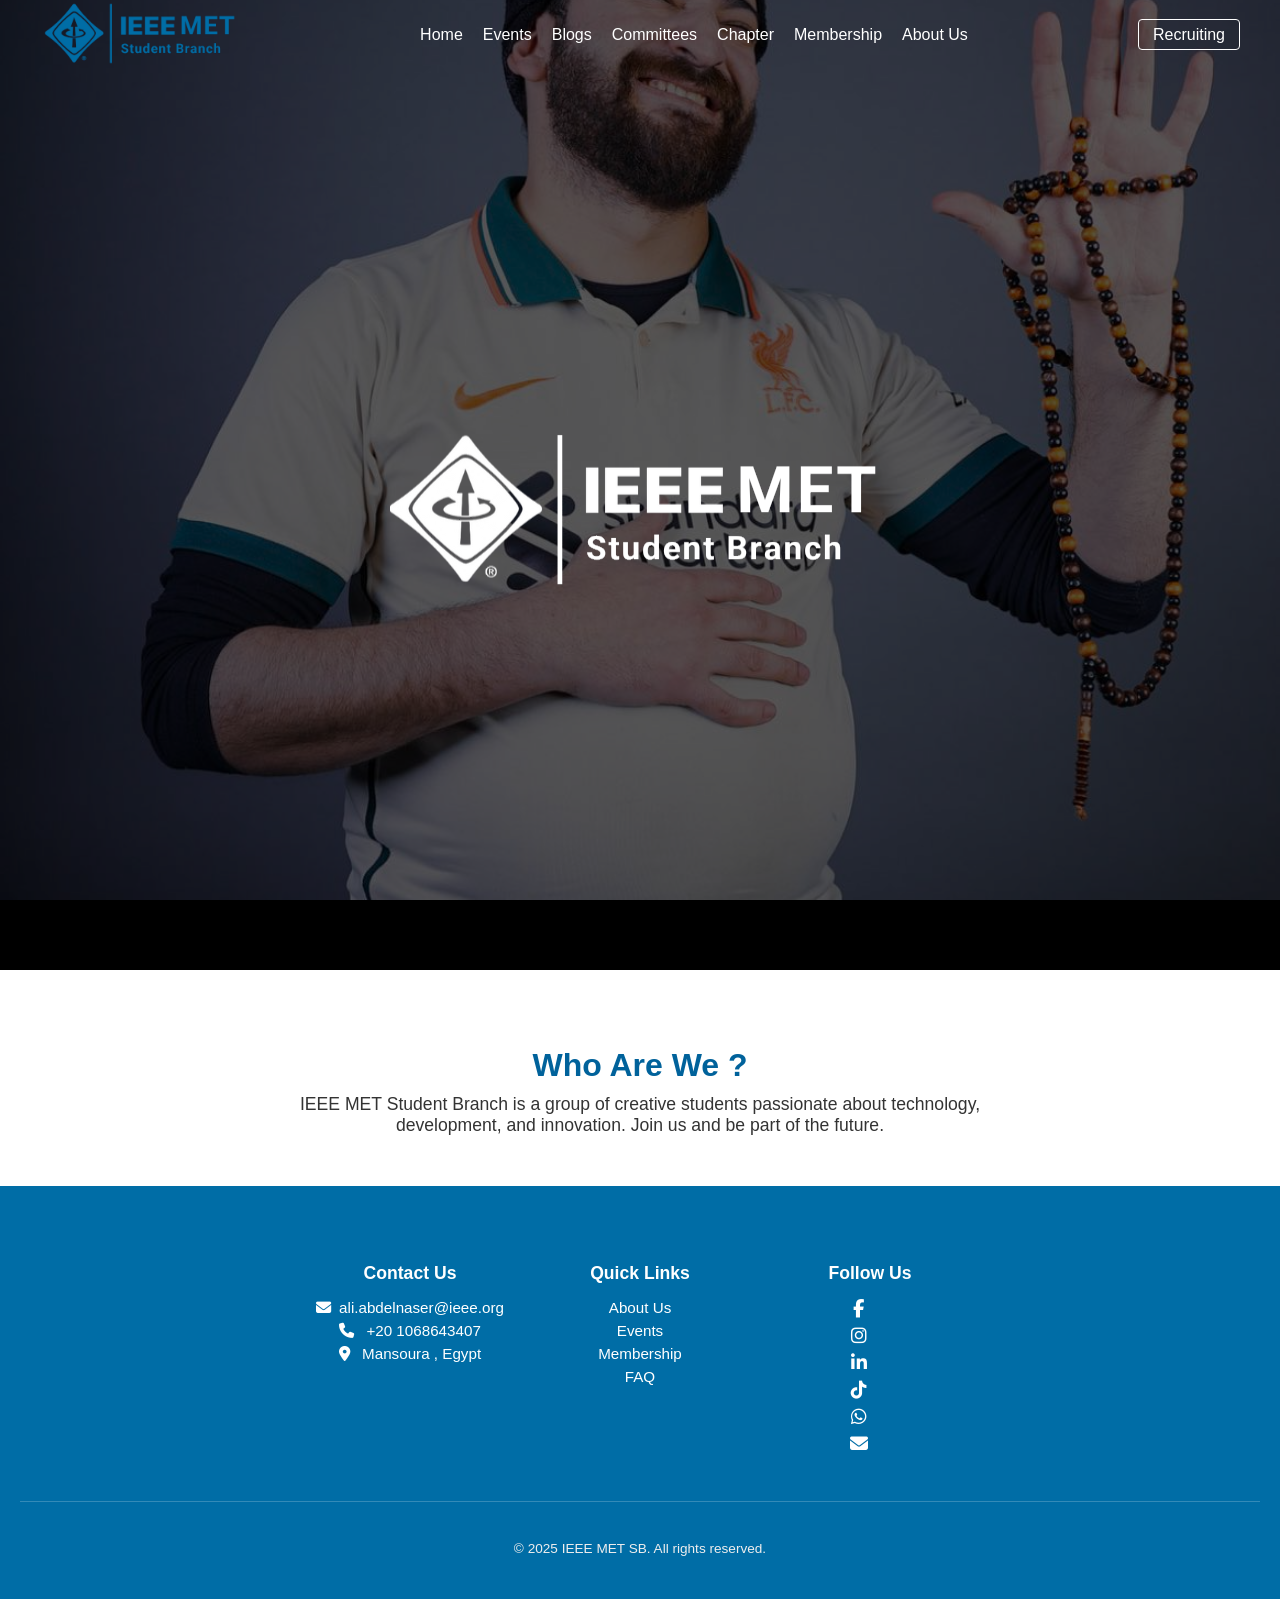
==== index.html @ 14db5685 "first commit" ====
<!DOCTYPE html>
<html lang="en">

<head>
  <meta charset="UTF-8" />
  <meta name="viewport" content="width=device-width, initial-scale=1.0" />
  <title>IEEE MET SB</title>
  <link rel="stylesheet" href="style.css" />
  <link rel="stylesheet" href="https://cdnjs.cloudflare.com/ajax/libs/font-awesome/6.4.0/css/all.min.css" />

</head>

<body>
  <!-- Nav Bar -->
  <header>
    <nav class="navbar">
      <div class="logo">
        <img src="img/logo-1.png" alt="IEEE Logo" />
      </div>
      <div class="menu-toggle" id="menu-toggle">☰</div>
      <ul class="nav-links">
        <li><a href="#">Home</a></li>
        <li><a href="#">Events</a></li>
        <li><a href="#">Blogs</a></li>
        <li><a href="#">Committees</a></li>
        <li><a href="#">Chapter</a></li>
        <li><a href="#">Membership</a></li>
        <li><a href="#">About Us</a></li>
      </ul>
      <div class="nav-button">
        <a href="#">Recruiting</a>
      </div>
    </nav>
  </header>

  <!-- Hero Section -->
  <section class="hero">
    <div class="hero-overlay">
      <img src="img/logo-2.png" alt="IEEE Logo" class="hero-logo" />
      <!-- <h1>IEEE MET<br><span>Student Branch</span></h1> -->
    </div>
  </section>

  <!-- Content Section -->
  <section class="content">
    <!-- <img src="img/logo-1.png" alt="Section Image" /> -->
    <div class="content-text">
      <h2>Who Are We ?</h2>
      <p>
        IEEE MET Student Branch is a group of creative students passionate about technology, development, and
        innovation. Join us and be part of the future.
      </p>
    </div>
  </section>










  <!-- footer  -->
  <footer class="footer">
    <div class="footer-container">
      <div class="footer-column">
        <h3>Contact Us</h3>
        <p><i class="fas fa-envelope"></i>ali.abdelnaser@ieee.org </p>
        <p><i class="fas fa-phone"></i> +20 1068643407</p>
        <p><i class="fas fa-location-dot"></i> Mansoura , Egypt </p>
      </div>

      <div class="footer-column">
        <h3>Quick Links</h3>
        <a href="#">About Us</a>
        <a href="#">Events</a>
        <a href="#">Membership</a>
        <a href="#">FAQ</a>
      </div>

      <div class="footer-column">
        <h3>Follow Us</h3>
        <div class="social-icons">
          <a href="https://www.facebook.com/profile.php?id=61560937966305" target="_blank" aria-label="Facebook"><i
              class="fab fa-facebook-f"></i></a>
          <a href="https://www.instagram.com/ieeemetsb?utm_source=ig_web_button_share_sheet&igsh=ZDNlZDc0MzIxNw%3D%3D"
            target="_blank" aria-label="Instagram"><i class="fab fa-instagram"></i></a>
          <a href="https://www.linkedin.com/company/ieee-met-sb-pioneers/" target="_blank" aria-label="LinkedIn"><i
              class="fab fa-linkedin-in"></i></a>
          <a href="https://www.tiktok.com/@ieee.met?_t=ZS-8twBiSCiSgB&_r=1" target="_blank" aria-label="TikTok"><i
              class="fab fa-tiktok"></i></a>
          <a href="https://wa.me/201068643407" class="whatsapp-float" target="_blank" aria-label="Chat on WhatsApp">
            <i class="fab fa-whatsapp"></i>
          </a>
          <a href="mailto:ali.abdelnaser@ieee.org" target="_blank" class="email-float" aria-label="Send Email">
            <i class="fas fa-envelope"></i>
          </a>

        </div>
      </div>
    </div>

    <div class="footer-bottom">
      <p>© 2025 IEEE MET SB. All rights reserved.</p>
    </div>
  </footer>







  <!-- Script -->
  <script>
    const header = document.querySelector("header");
    const toggle = document.getElementById("menu-toggle");
    const navLinks = document.querySelector(".nav-links");

    window.addEventListener("scroll", () => {
      if (window.scrollY > 50) {
        header.classList.add("scrolled");
      } else {
        header.classList.remove("scrolled");
      }
    });

    toggle.addEventListener("click", () => {
      navLinks.classList.toggle("show");
    });
  </script>
</body>

</html>
---- style.css ----
:root {
  --primary-color: #00629B;
  --background-dark: transparent;
  --text-color: #ffffff;
  --accent-color: #006DA6;
  --nav-height: 70px;
  --font-main: 'Segoe UI', Tahoma, Geneva, Verdana, sans-serif;
  --transition-speed: 0.3s;
}

body {
  margin: 0;
  font-family: var(--font-main);
  background-color: #000;
  color: var(--text-color);
  position: relative;
  z-index: 0;
}

body::before {
  content: "";
  position: fixed;
  top: 0;
  left: 0;
  width: 100%;
  height: 100%;
  background: url("img/collage.jpg") center center / cover no-repeat;
  background-attachment: fixed;
  z-index: -2;
}

body::after {
  content: "";
  position: fixed;
  top: 0;
  left: 0;
  width: 100%;
  height: 100%;
  background-color: rgba(0, 0, 0, 0.65);
  z-index: -1;
}

header {
  background-color: transparent;
  position: fixed;
  top: 0;
  width: 100%;
  height: var(--nav-height);
  display: flex;
  align-items: center;
  z-index: 1000;
  transition: background-color 0.3s ease, box-shadow 0.3s ease;
}

header.scrolled {
  background-color: #ffffff;
  box-shadow: 0 2px 10px rgba(0, 0, 0, 0.1);
}

header.scrolled .nav-links li a,
header.scrolled .nav-button a {
  color: var(--accent-color);
  border-color: var(--accent-color);
}

header.scrolled .menu-toggle {
  color: var(--accent-color);
}

.navbar {
  width: 100%;
  max-width: 1200px;
  margin: 0 auto;
  padding: 0 20px;
  display: flex;
  justify-content: space-between;
  align-items: center;
}

.logo img {
  margin: 40px 10px 40px 0px;
  width: 200px;
}

.nav-links {
  list-style: none;
  display: flex;
  gap: 20px;
  margin: 0;
  padding: 0;
}

.nav-links li a {
  text-decoration: none;
  color: var(--text-color);
  font-weight: 500;
  transition: color var(--transition-speed);
}

.nav-button a {
  padding: 6px 14px;
  border: 1px solid var(--text-color);
  border-radius: 4px;
  color: var(--text-color);
  text-decoration: none;
  transition: all var(--transition-speed);
}

.nav-links li a:hover,
.nav-button a:hover {
  color: var(--accent-color);
  border-color: var(--accent-color);
}

/* Menu toggle button */
.menu-toggle {
  display: none;
  font-size: 26px;
  color: var(--text-color);
  cursor: pointer;
  transition: color var(--transition-speed);
}

/* Hero Section */
.hero {
  height: 100vh;
  margin-top: var(--nav-height);
  position: relative;
  display: flex;
  justify-content: center;
  align-items: center;
  text-align: center;
  padding: 0 20px;
  z-index: 1;
}

.hero-overlay {
  color: #fff;
  max-width: 800px;
}

.hero-logo {
  width: 500px;
  margin-bottom: 20px;
}

.hero h1 {
  font-size: 3rem;
  margin: 0;
  line-height: 1.2;
}

.hero h1 span {
  font-weight: 400;
}

.hero p {
  font-size: 1.5rem;
  color: var(--accent-color);
  margin-top: 10px;
}

/* Content Section */
.content {
  padding: 50px 20px;
  background-color: #fff;
  text-align: center;
  color: #333;
}

.content img {
  max-width: 400px;
  width: 100%;
  margin-bottom: 20px;
}

.content-text h2 {
  font-size: 2rem;
  margin-bottom: 10px;
  color: var(--primary-color);
}

.content-text p {
  font-size: 1.1rem;
  max-width: 700px;
  margin: 0 auto;
}
/* footer */
.footer {
  background-color: var(--accent-color);
  color: white;
  padding: 60px 20px 30px;
  font-size: 0.95rem;
}

.footer-container {
  display: flex;
  justify-content: center;
  align-items: flex-start;
  flex-wrap: wrap;
  gap: 30px;
  max-width: 1200px;
  margin: 0 auto;
  text-align: center;
}

.footer-column {
  flex: 0 0 auto;
  min-width: 200px;
}
.footer-column h3 {
  margin-bottom: 15px;
  font-size: 1.1rem;
}

.footer-column p,
.footer-column a {
  margin: 6px 0;
  color: white;
  text-decoration: none;
  display: block;
  transition: 0.3s;
}

.footer-column a:hover {
  text-decoration: underline;
}

.footer-column i {
  margin-right: 8px;
}

.social-icons a {
  font-size: 18px;
  margin-right: 15px;
  color: white;
  transition: color 0.3s;
}

.social-icons a:hover {
  color: #ccc;
}

.footer-bottom {
  text-align: center;
  padding-top: 25px;
  margin-top: 40px;
  border-top: 1px solid rgba(255, 255, 255, 0.2);
  font-size: 0.85rem;
  color: #eee;
}

/* Responsive */
@media (max-width: 768px) {
  .nav-links {
    display: none;
    flex-direction: column;
    background-color: transparent;
    backdrop-filter: blur(5px);
    position: absolute;
    top: var(--nav-height);
    left: 0;
    width: 100%;
    padding: 10px 0;
    box-shadow: 0 2px 10px rgba(0, 0, 0, 0.2);
    z-index: 999;
    transition: background-color 0.3s ease;
  }

  header.scrolled .nav-links {
    background-color: #fff;
  }

  .nav-links.show {
    display: flex;
  }

  .nav-links li {
    text-align: center;
    margin: 10px 0;
  }

  .nav-links li a {
    color: var(--accent-color);
  }

  .menu-toggle {
    display: block;
  }

  .nav-button {
    display: none;
  }

  .hero h1 {
    font-size: 2rem;
  }

  .hero-logo {
   
    width: 300px;
  }

  .content-text h2 {
    font-size: 1.5rem;
  }

  .footer-container {
    flex-direction: column;
    align-items: center;
    text-align: center;
  }
  
  .footer-social {
    display: flex;
    flex-direction: column;
    align-items: center;
  }
  
  .social-icons {
    display: flex;
    justify-content: center;
    gap: 15px;
    margin-top: 10px;
  }
  
  .social-icons a {
    margin-right: 0; /* شيل المارجن القديم */
  }
}
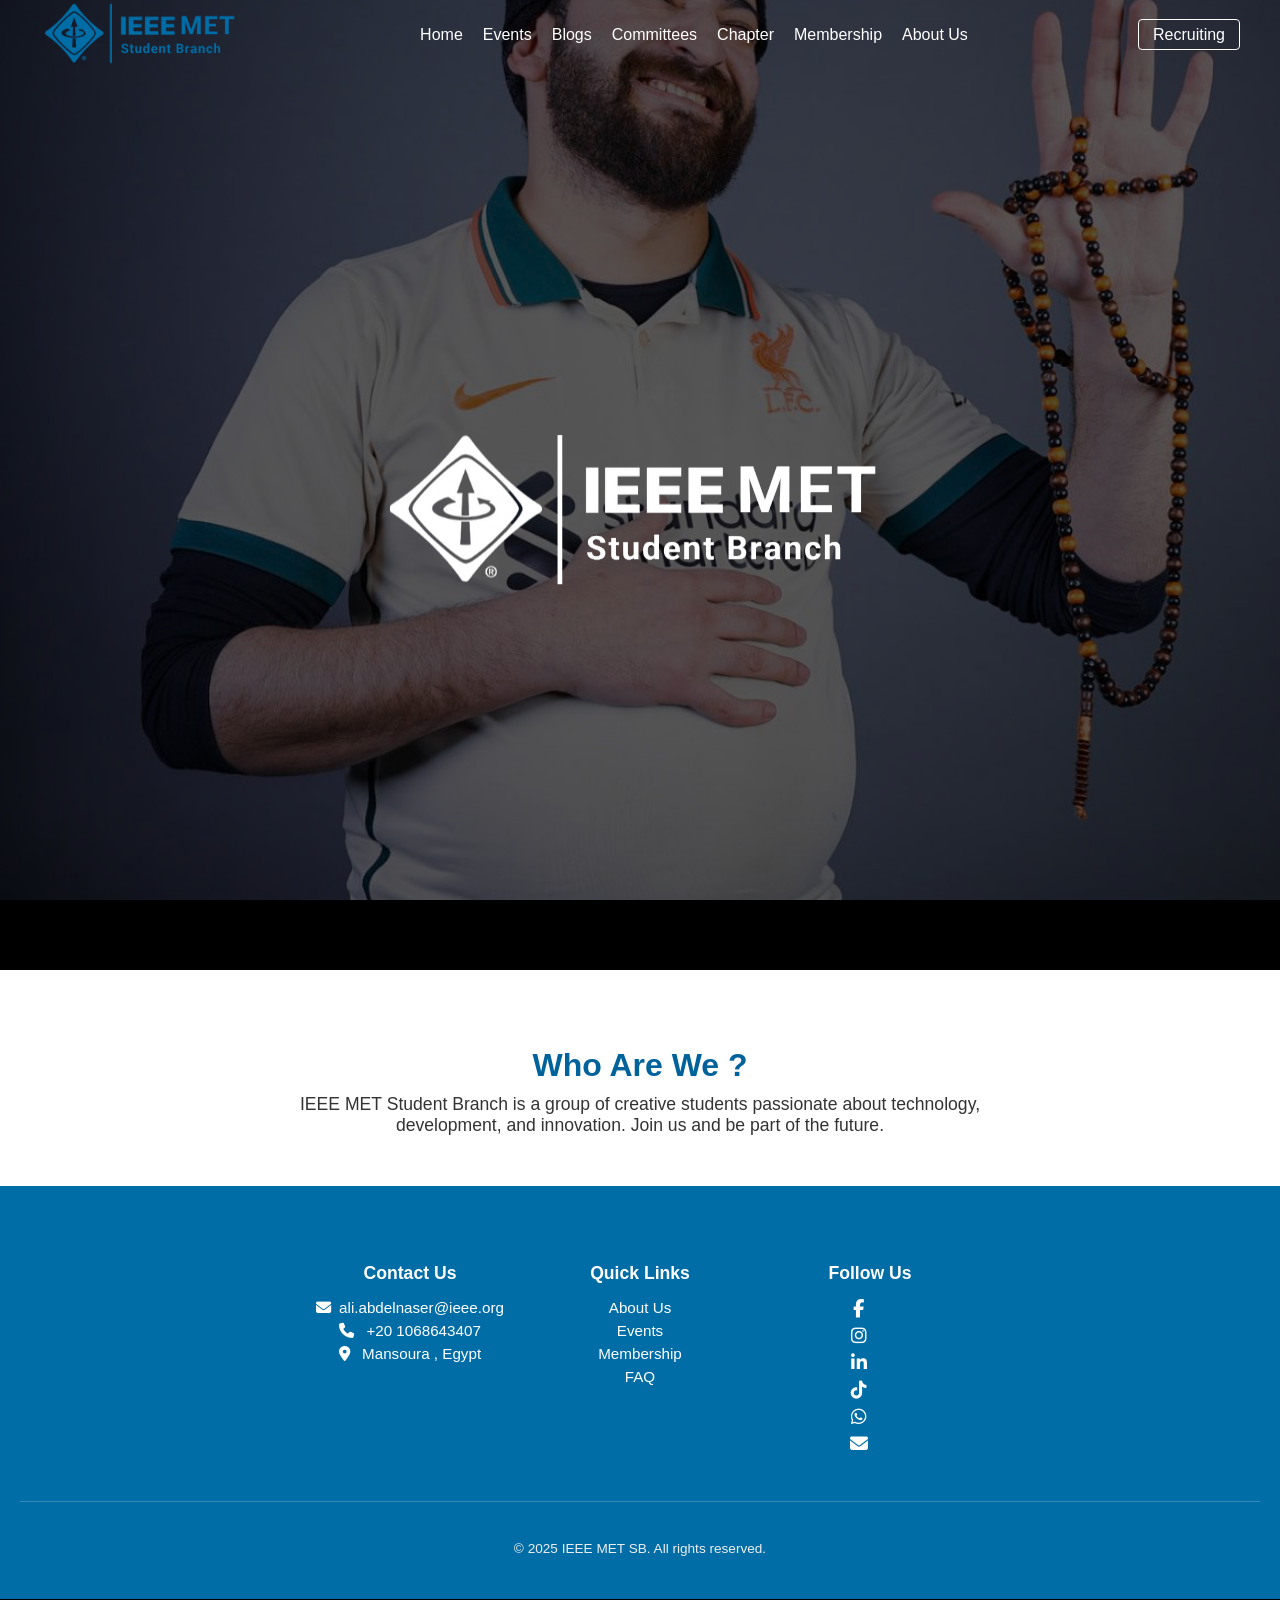
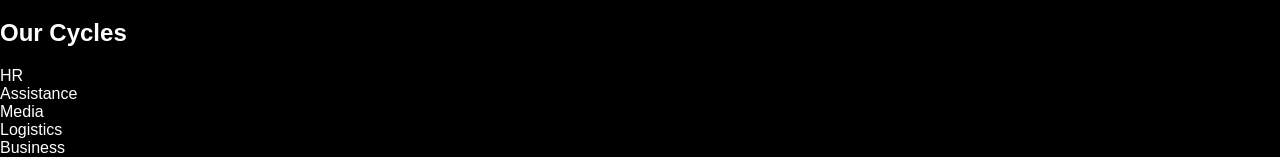
==== commit 27ea3bef: "first commit" ====
--- a/index.html
+++ b/index.html
@@ -109,6 +109,17 @@
 
 
 
+  <!-- Cycle -->
+  <section class="cycles-section">
+    <h2>Our Cycles</h2>
+    <div class="cycles-grid">
+      <div class="cycle-card">HR</div>
+      <div class="cycle-card">Assistance</div>
+      <div class="cycle-card">Media</div>
+      <div class="cycle-card">Logistics</div>
+      <div class="cycle-card">Business</div>
+    </div>
+  </section>
 
 
 
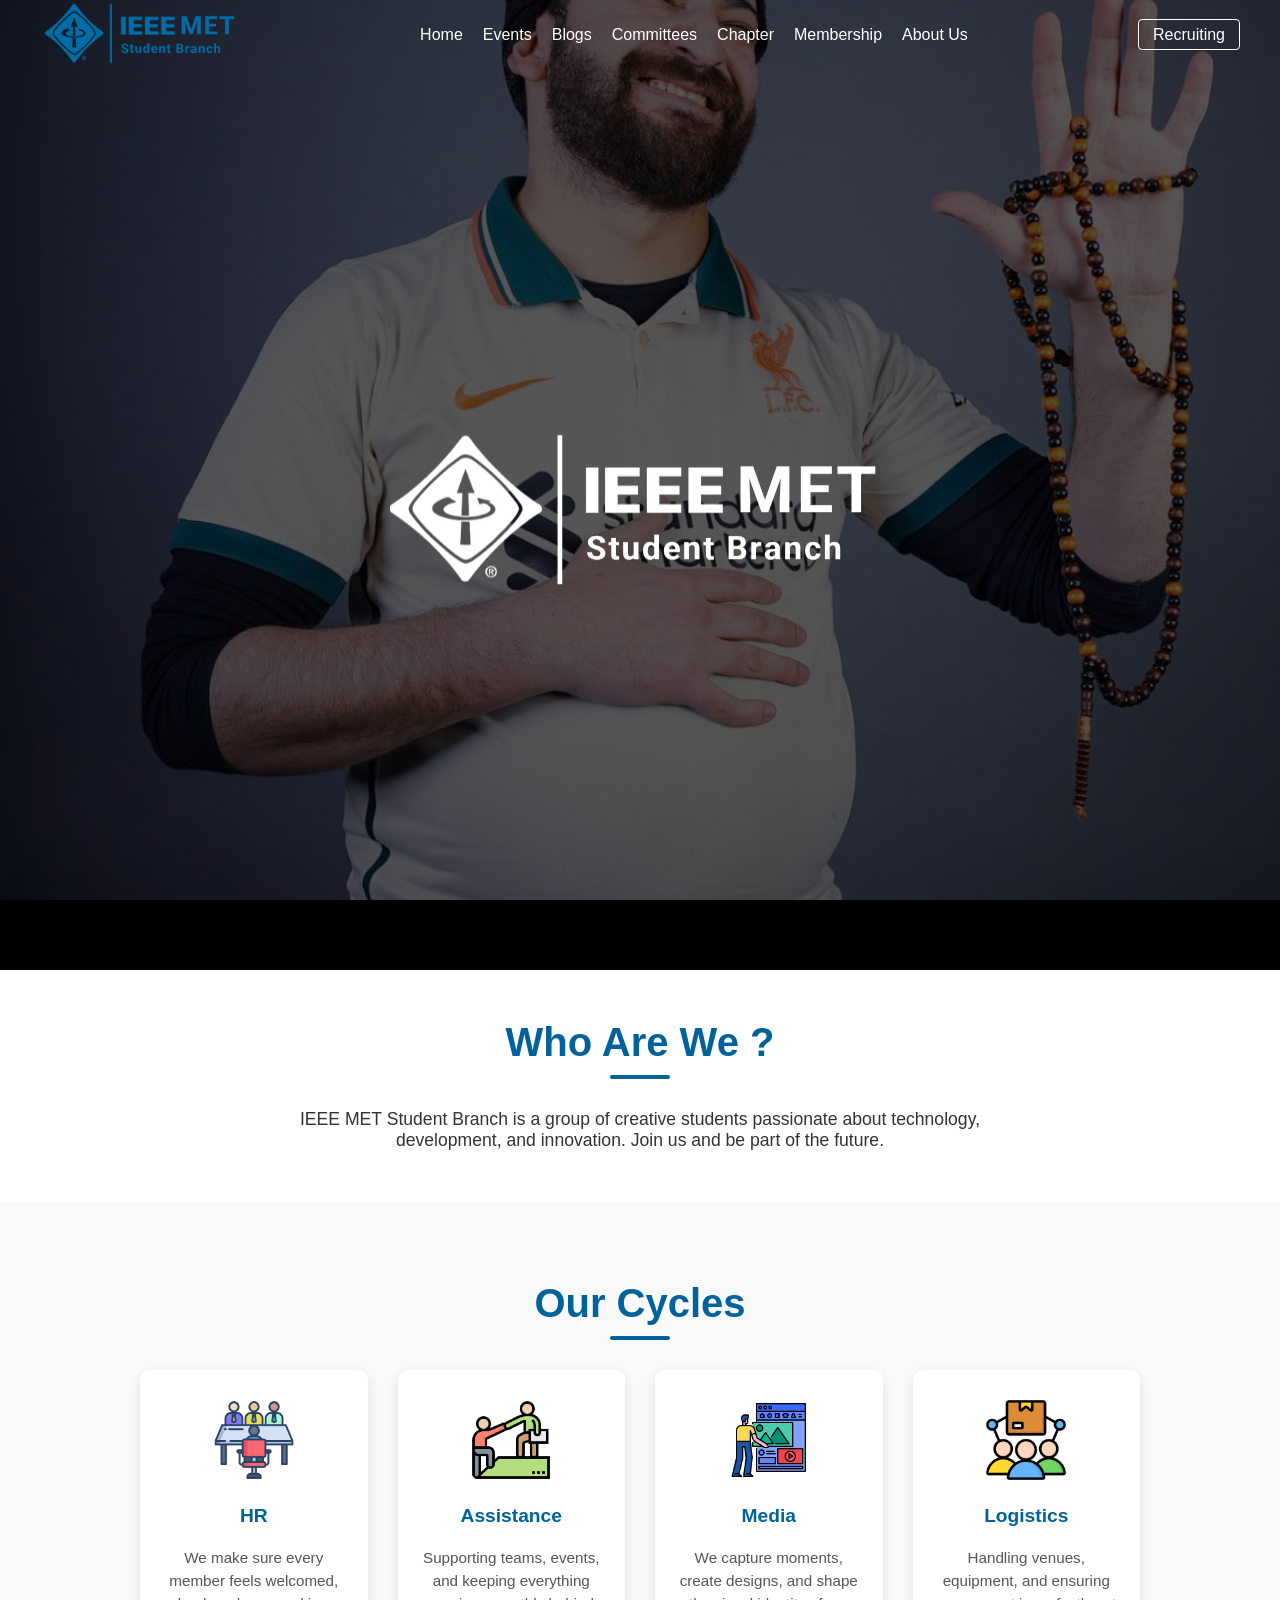
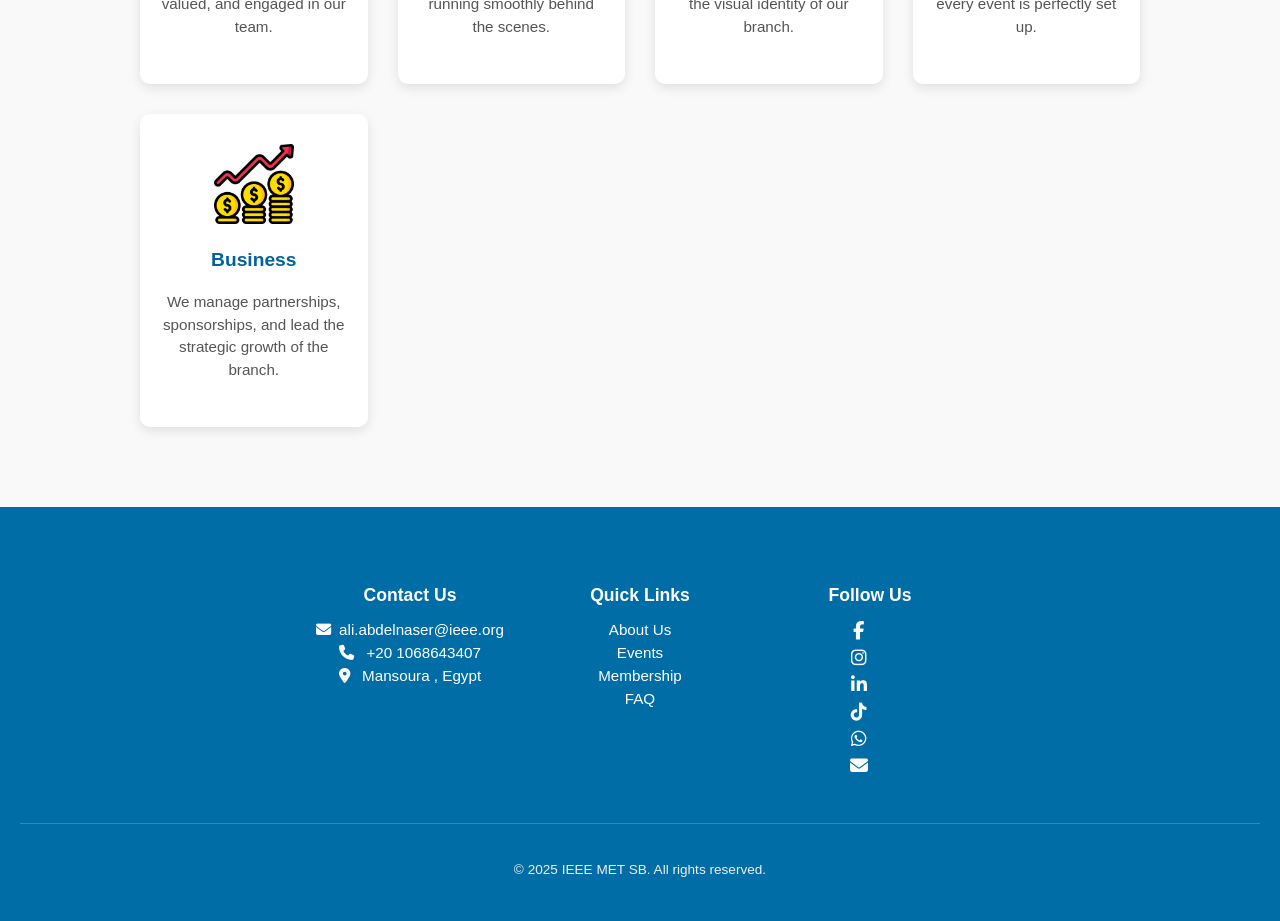
==== commit d79685ec: "first commit" ====
--- a/index.html
+++ b/index.html
@@ -45,7 +45,8 @@
   <section class="content">
     <!-- <img src="img/logo-1.png" alt="Section Image" /> -->
     <div class="content-text">
-      <h2>Who Are We ?</h2>
+      <h2 class="section-title">Who Are We ?</h2>
+      <hr class="section-underline" />
       <p>
         IEEE MET Student Branch is a group of creative students passionate about technology, development, and
         innovation. Join us and be part of the future.
@@ -56,6 +57,39 @@
 
 
 
+
+  <!-- Cycle -->
+<section class="cycles-section">
+  <h2 class="section-title">Our Cycles</h2>
+  <hr class="section-underline" />
+  <div class="cycles-grid">
+    <div class="cycle-card">
+      <img src="img/hr.png" alt="HR" class="cycle-img" />
+      <h3>HR</h3>
+      <p>We make sure every member feels welcomed, valued, and engaged in our team.</p>
+    </div>
+    <div class="cycle-card">
+      <img src="img/assistance.png" alt="Assistance" class="cycle-img" />
+      <h3>Assistance</h3>
+      <p>Supporting teams, events, and keeping everything running smoothly behind the scenes.</p>
+    </div>
+    <div class="cycle-card">
+      <img src="img/media.png" alt="Media" class="cycle-img" />
+      <h3>Media</h3>
+      <p>We capture moments, create designs, and shape the visual identity of our branch.</p>
+    </div>
+    <div class="cycle-card">
+      <img src="img/logistics.png" alt="Logistics" class="cycle-img" />
+      <h3>Logistics</h3>
+      <p>Handling venues, equipment, and ensuring every event is perfectly set up.</p>
+    </div>
+    <div class="cycle-card">
+      <img src="img/business.png" alt="Business" class="cycle-img" />
+      <h3>Business</h3>
+      <p>We manage partnerships, sponsorships, and lead the strategic growth of the branch.</p>
+    </div>
+  </div>
+</section>
 
 
 
@@ -109,18 +143,6 @@
 
 
 
-  <!-- Cycle -->
-  <section class="cycles-section">
-    <h2>Our Cycles</h2>
-    <div class="cycles-grid">
-      <div class="cycle-card">HR</div>
-      <div class="cycle-card">Assistance</div>
-      <div class="cycle-card">Media</div>
-      <div class="cycle-card">Logistics</div>
-      <div class="cycle-card">Business</div>
-    </div>
-  </section>
-
 
 
 
--- a/style.css
+++ b/style.css
@@ -39,6 +39,15 @@
   background-color: rgba(0, 0, 0, 0.65);
   z-index: -1;
 }
+/* الخط  */
+.section-underline {
+  width: 60px;
+  height: 4px;
+  background-color: var(--primary-color);
+  border: none;
+  margin: 10px auto 30px auto;
+  border-radius: 2px;
+}
 
 header {
   background-color: transparent;
@@ -174,18 +183,23 @@
   margin-bottom: 20px;
 }
 
-.content-text h2 {
-  font-size: 2rem;
-  margin-bottom: 10px;
-  color: var(--primary-color);
-}
-
 .content-text p {
   font-size: 1.1rem;
   max-width: 700px;
   margin: 0 auto;
 }
+
+
+
+
+
+
 /* footer */
+
+
+
+
+
 .footer {
   background-color: var(--accent-color);
   color: white;
@@ -208,6 +222,7 @@
   flex: 0 0 auto;
   min-width: 200px;
 }
+
 .footer-column h3 {
   margin-bottom: 15px;
   font-size: 1.1rem;
@@ -249,6 +264,75 @@
   font-size: 0.85rem;
   color: #eee;
 }
+
+
+
+/* Cycles */
+.cycles-section {
+  padding: 80px 20px;
+  background-color: #f9f9f9;
+  text-align: center;
+}
+
+.cycles-grid {
+  display: grid;
+  grid-template-columns: repeat(auto-fit, minmax(180px, 1fr));
+  gap: 30px;
+  max-width: 1000px;
+  margin: 0 auto;
+}
+
+.cycle-card {
+  background-color: white;
+  border-radius: 10px;
+  padding: 30px 20px;
+  box-shadow: 0 4px 12px rgba(0,0,0,0.1);
+  transition: transform 0.3s ease;
+  display: flex;
+  flex-direction: column;
+  align-items: center;
+}
+
+.cycle-card:hover {
+  transform: translateY(-5px);
+}
+
+.cycle-img {
+  width: 80px;
+  height: 80px;
+  object-fit: contain;
+  margin-bottom: 15px;
+}
+
+.cycle-card h3 {
+  margin: 10px 0 5px;
+  color: var(--primary-color);
+  font-size: 1.2rem;
+}
+
+.cycle-card p {
+  font-size: 0.95rem;
+  color: #555;
+  line-height: 1.5;
+}
+
+
+
+
+
+
+
+
+/* General Section Titles */
+.section-title {
+  font-size: 2.5rem;
+  color: var(--primary-color);
+  font-weight: bold;
+  text-align: center;
+  margin: 0px;
+}
+
+
 
 /* Responsive */
 @media (max-width: 768px) {
@@ -297,38 +381,30 @@
   }
 
   .hero-logo {
-   
+
     width: 300px;
   }
-
-  .content-text h2 {
-    font-size: 1.5rem;
-  }
-
   .footer-container {
     flex-direction: column;
     align-items: center;
     text-align: center;
   }
-  
+
   .footer-social {
     display: flex;
     flex-direction: column;
     align-items: center;
   }
-  
+
   .social-icons {
     display: flex;
     justify-content: center;
     gap: 15px;
     margin-top: 10px;
   }
+
+  .social-icons a {
+    margin-right: 0;
   
-  .social-icons a {
-    margin-right: 0; /* شيل المارجن القديم */
-  }
-}
-
-
-  
-
+  }
+}
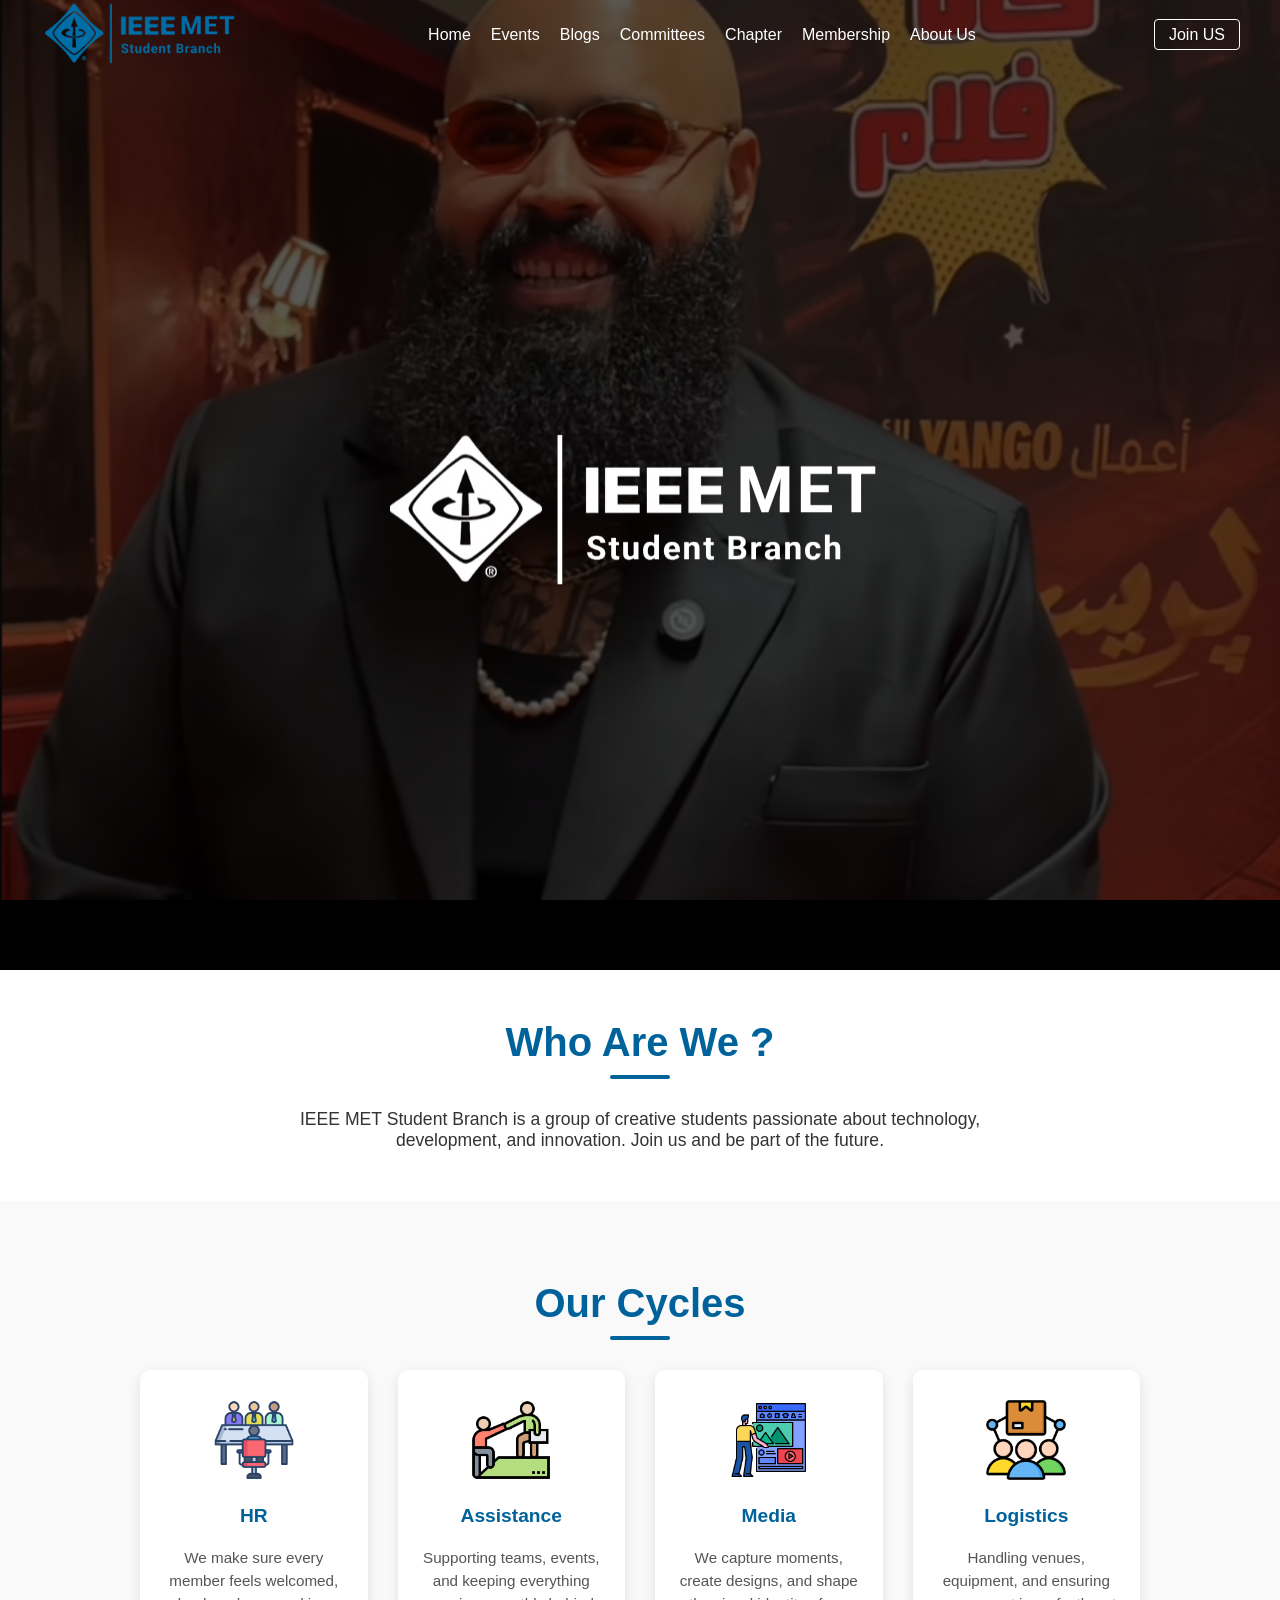
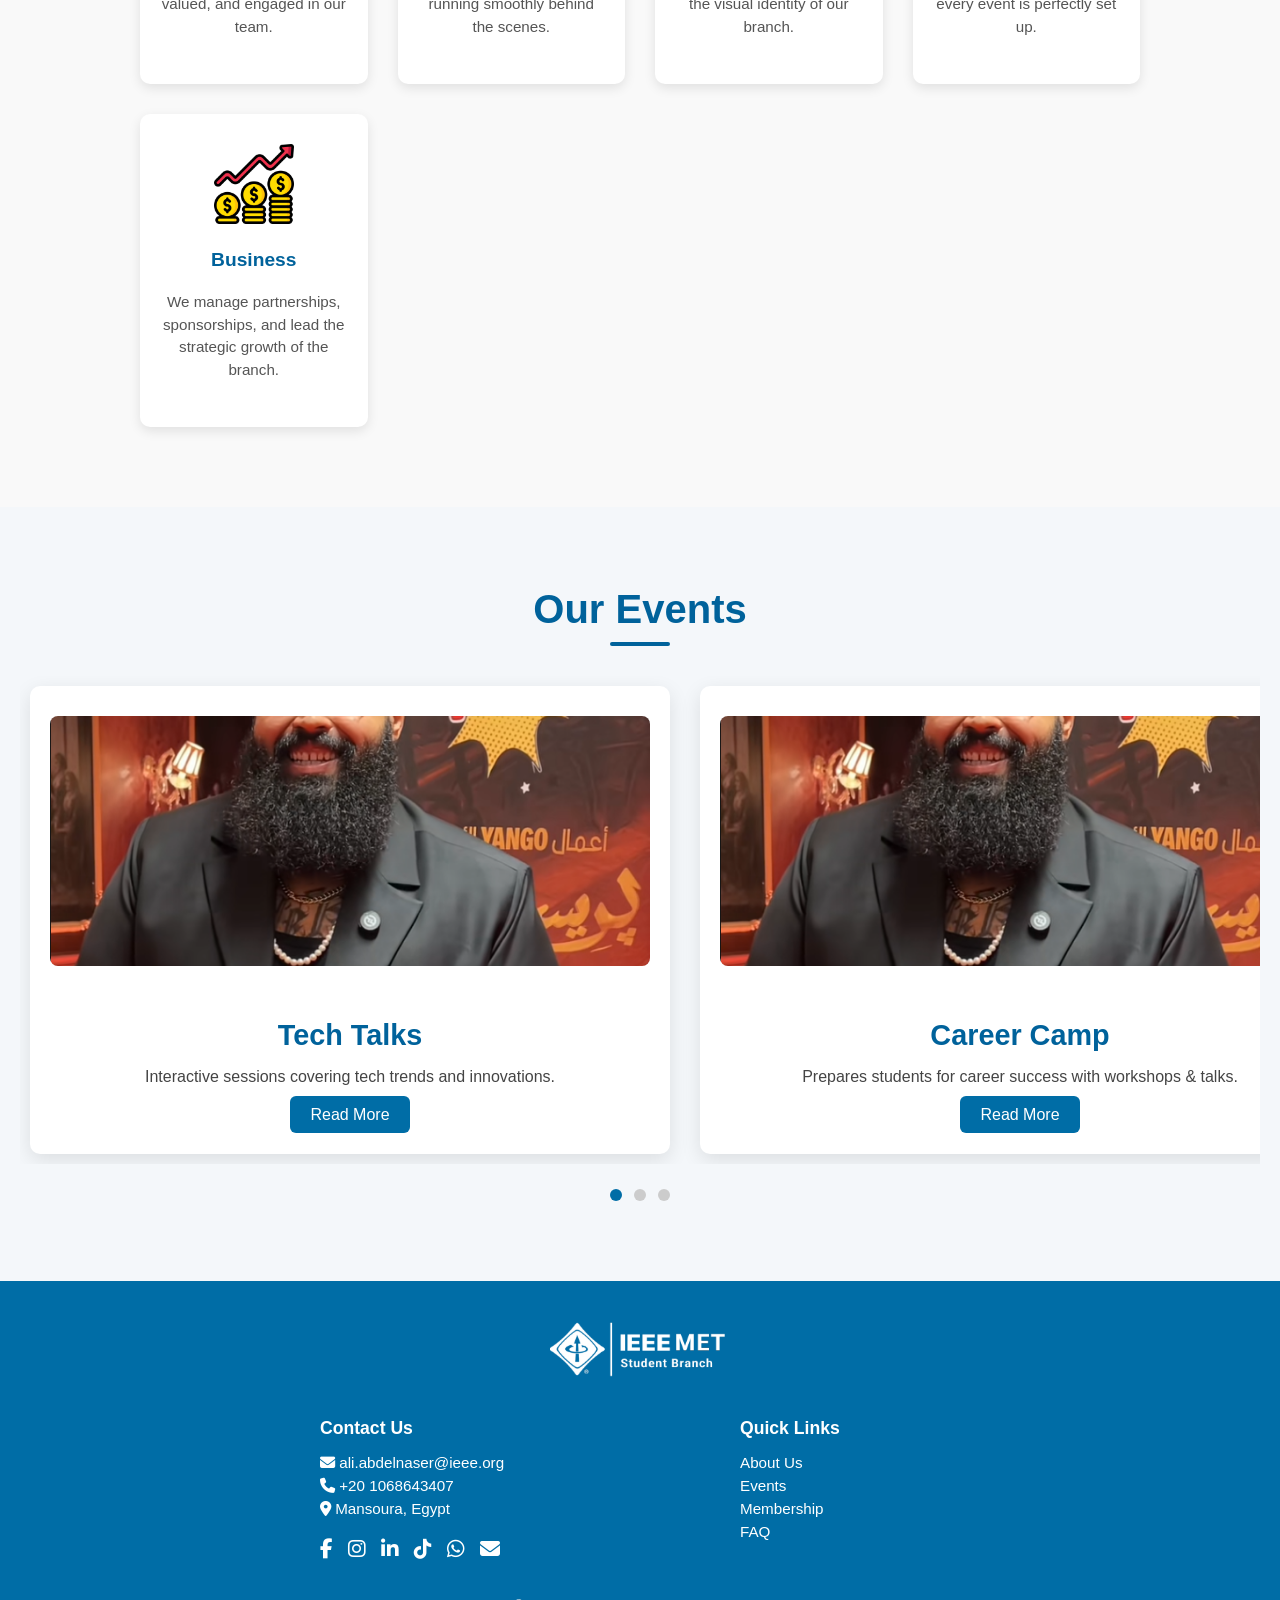
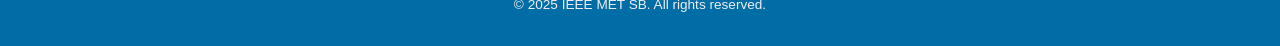
==== commit 27b5a6cb: "Home & Hr Pages" ====
--- a/index.html
+++ b/index.html
@@ -28,7 +28,7 @@
         <li><a href="#">About Us</a></li>
       </ul>
       <div class="nav-button">
-        <a href="#">Recruiting</a>
+        <a href="#">Join US</a>
       </div>
     </nav>
   </header>
@@ -58,39 +58,83 @@
 
 
 
-  <!-- Cycle -->
-<section class="cycles-section">
-  <h2 class="section-title">Our Cycles</h2>
-  <hr class="section-underline" />
-  <div class="cycles-grid">
-    <div class="cycle-card">
-      <img src="img/hr.png" alt="HR" class="cycle-img" />
-      <h3>HR</h3>
-      <p>We make sure every member feels welcomed, valued, and engaged in our team.</p>
+  <!-- OUR  Cycle -->
+  <section class="cycles-section">
+    <h2 class="section-title">Our Cycles</h2>
+    <hr class="section-underline" />
+    <div class="cycles-grid">
+      <a href="Cycle_Page/HR/HR.html">
+        <div class="cycle-card">
+          <img src="img/hr.png" alt="HR" class="cycle-img" />
+          <h3>HR</h3>
+          <p>We make sure every member feels welcomed, valued, and engaged in our team.</p>
+        </div>
+      </a>
+      <a href="#">
+        <div class="cycle-card">
+          <img src="img/assistance.png" alt="Assistance" class="cycle-img" />
+          <h3>Assistance</h3>
+          <p>Supporting teams, events, and keeping everything running smoothly behind the scenes.</p>
+        </div>
+      </a>
+      <a href="#">
+        <div class="cycle-card">
+          <img src="img/media.png" alt="Media" class="cycle-img" />
+          <h3>Media</h3>
+          <p>We capture moments, create designs, and shape the visual identity of our branch.</p>
+        </div>
+      </a>
+      <a href="#">
+        <div class="cycle-card">
+          <img src="img/logistics.png" alt="Logistics" class="cycle-img" />
+          <h3>Logistics</h3>
+          <p>Handling venues, equipment, and ensuring every event is perfectly set up.</p>
+        </div>
+      </a>
+      <a href="#">
+        <div class="cycle-card">
+          <img src="img/business.png" alt="Business" class="cycle-img" />
+          <h3>Business</h3>
+          <p>We manage partnerships, sponsorships, and lead the strategic growth of the branch.</p>
+        </div>
+      </a>
+
     </div>
-    <div class="cycle-card">
-      <img src="img/assistance.png" alt="Assistance" class="cycle-img" />
-      <h3>Assistance</h3>
-      <p>Supporting teams, events, and keeping everything running smoothly behind the scenes.</p>
+  </section>
+
+  <!-- OUR EVENT -->
+
+  <section class="carousel-events-section">
+    <h2 class="section-title">Our Events</h2>
+    <hr class="section-underline" />
+
+    <div class="carousel-container" id="eventsCarousel">
+      <div class="event-card">
+        <img src="img/collage.png" alt="Event 1">
+        <h3>Tech Talks</h3>
+        <p>Interactive sessions covering tech trends and innovations.</p>
+        <a href="#" class="event-btn">Read More</a>
+      </div>
+      <div class="event-card">
+        <img src="img/collage.png" alt="Event 2">
+        <h3>Career Camp</h3>
+        <p>Prepares students for career success with workshops & talks.</p>
+        <a href="#" class="event-btn">Read More</a>
+      </div>
+      <div class="event-card">
+        <img src="img/collage.png" alt="Event 3">
+        <h3>IEEE Hackathon</h3>
+        <p>24 hours of innovation, teamwork and pure coding excitement.</p>
+        <a href="#" class="event-btn">Read More</a>
+      </div>
     </div>
-    <div class="cycle-card">
-      <img src="img/media.png" alt="Media" class="cycle-img" />
-      <h3>Media</h3>
-      <p>We capture moments, create designs, and shape the visual identity of our branch.</p>
+
+    <div class="carousel-indicators">
+      <span class="dot active" data-index="0"></span>
+      <span class="dot" data-index="1"></span>
+      <span class="dot" data-index="2"></span>
     </div>
-    <div class="cycle-card">
-      <img src="img/logistics.png" alt="Logistics" class="cycle-img" />
-      <h3>Logistics</h3>
-      <p>Handling venues, equipment, and ensuring every event is perfectly set up.</p>
-    </div>
-    <div class="cycle-card">
-      <img src="img/business.png" alt="Business" class="cycle-img" />
-      <h3>Business</h3>
-      <p>We manage partnerships, sponsorships, and lead the strategic growth of the branch.</p>
-    </div>
-  </div>
-</section>
-
+  </section>
 
 
 
@@ -98,12 +142,24 @@
 
   <!-- footer  -->
   <footer class="footer">
+    <div class="footer-logo">
+      <img src="img/logo-2.png" alt="Logo" />
+    </div>
     <div class="footer-container">
-      <div class="footer-column">
+      <div class="footer-column contact-social">
         <h3>Contact Us</h3>
-        <p><i class="fas fa-envelope"></i>ali.abdelnaser@ieee.org </p>
+        <p><i class="fas fa-envelope"></i> ali.abdelnaser@ieee.org</p>
         <p><i class="fas fa-phone"></i> +20 1068643407</p>
-        <p><i class="fas fa-location-dot"></i> Mansoura , Egypt </p>
+        <p><i class="fas fa-location-dot"></i> Mansoura, Egypt</p>
+
+        <div class="social-icons">
+          <a href="https://facebook.com" target="_blank"><i class="fab fa-facebook-f"></i></a>
+          <a href="https://instagram.com" target="_blank"><i class="fab fa-instagram"></i></a>
+          <a href="https://linkedin.com" target="_blank"><i class="fab fa-linkedin-in"></i></a>
+          <a href="https://tiktok.com" target="_blank"><i class="fab fa-tiktok"></i></a>
+          <a href="https://wa.me/201068643407" target="_blank"><i class="fab fa-whatsapp"></i></a>
+          <a href="mailto:ali.abdelnaser@ieee.org" target="_blank"><i class="fas fa-envelope"></i></a>
+        </div>
       </div>
 
       <div class="footer-column">
@@ -113,27 +169,6 @@
         <a href="#">Membership</a>
         <a href="#">FAQ</a>
       </div>
-
-      <div class="footer-column">
-        <h3>Follow Us</h3>
-        <div class="social-icons">
-          <a href="https://www.facebook.com/profile.php?id=61560937966305" target="_blank" aria-label="Facebook"><i
-              class="fab fa-facebook-f"></i></a>
-          <a href="https://www.instagram.com/ieeemetsb?utm_source=ig_web_button_share_sheet&igsh=ZDNlZDc0MzIxNw%3D%3D"
-            target="_blank" aria-label="Instagram"><i class="fab fa-instagram"></i></a>
-          <a href="https://www.linkedin.com/company/ieee-met-sb-pioneers/" target="_blank" aria-label="LinkedIn"><i
-              class="fab fa-linkedin-in"></i></a>
-          <a href="https://www.tiktok.com/@ieee.met?_t=ZS-8twBiSCiSgB&_r=1" target="_blank" aria-label="TikTok"><i
-              class="fab fa-tiktok"></i></a>
-          <a href="https://wa.me/201068643407" class="whatsapp-float" target="_blank" aria-label="Chat on WhatsApp">
-            <i class="fab fa-whatsapp"></i>
-          </a>
-          <a href="mailto:ali.abdelnaser@ieee.org" target="_blank" class="email-float" aria-label="Send Email">
-            <i class="fas fa-envelope"></i>
-          </a>
-
-        </div>
-      </div>
     </div>
 
     <div class="footer-bottom">
@@ -141,29 +176,8 @@
     </div>
   </footer>
 
-
-
-
-
-
   <!-- Script -->
-  <script>
-    const header = document.querySelector("header");
-    const toggle = document.getElementById("menu-toggle");
-    const navLinks = document.querySelector(".nav-links");
-
-    window.addEventListener("scroll", () => {
-      if (window.scrollY > 50) {
-        header.classList.add("scrolled");
-      } else {
-        header.classList.remove("scrolled");
-      }
-    });
-
-    toggle.addEventListener("click", () => {
-      navLinks.classList.toggle("show");
-    });
-  </script>
+  <script src="script.js"></script>
 </body>
 
 </html>
--- a/style.css
+++ b/style.css
@@ -24,7 +24,7 @@
   left: 0;
   width: 100%;
   height: 100%;
-  background: url("img/collage.jpg") center center / cover no-repeat;
+  background: url("img/collage.png") center center / cover no-repeat;
   background-attachment: fixed;
   z-index: -2;
 }
@@ -200,27 +200,35 @@
 
 
 
+footer {
+  margin-top: auto;
+}
+
 .footer {
   background-color: var(--accent-color);
   color: white;
-  padding: 60px 20px 30px;
+  padding: 40px 20px 20px;
   font-size: 0.95rem;
+  text-align: center;
+}
+
+.footer-logo img {
+  width: 180px;
+  margin-bottom: 20px;
 }
 
 .footer-container {
   display: flex;
   justify-content: center;
-  align-items: flex-start;
   flex-wrap: wrap;
-  gap: 30px;
+  gap: 200px;
   max-width: 1200px;
   margin: 0 auto;
-  text-align: center;
 }
 
 .footer-column {
-  flex: 0 0 auto;
-  min-width: 200px;
+  min-width: 220px;
+  text-align: left;
 }
 
 .footer-column h3 {
@@ -234,20 +242,21 @@
   color: white;
   text-decoration: none;
   display: block;
-  transition: 0.3s;
 }
 
 .footer-column a:hover {
   text-decoration: underline;
 }
 
-.footer-column i {
-  margin-right: 8px;
+.social-icons {
+  display: flex;
+  flex-wrap: wrap;
+  gap: 15px;
+  margin-top: 15px;
 }
 
 .social-icons a {
-  font-size: 18px;
-  margin-right: 15px;
+  font-size: 20px;
   color: white;
   transition: color 0.3s;
 }
@@ -257,15 +266,27 @@
 }
 
 .footer-bottom {
-  text-align: center;
-  padding-top: 25px;
-  margin-top: 40px;
-  border-top: 1px solid rgba(255, 255, 255, 0.2);
+  margin-top: 30px;
   font-size: 0.85rem;
   color: #eee;
 }
 
-
+/* Responsive */
+@media (max-width: 768px) {
+  .footer-container {
+    flex-direction: column;
+    align-items: center;
+    gap: 50px;
+  }
+
+  .footer-column {
+    text-align: center;
+  }
+
+  .social-icons {
+    justify-content: center;
+  }
+}
 
 /* Cycles */
 .cycles-section {
@@ -316,7 +337,133 @@
   line-height: 1.5;
 }
 
-
+a{
+  text-decoration: none;
+}
+
+/* OUR EVENT */
+.carousel-events-section {
+  padding: 80px 20px;
+  background-color: #f4f7fa;
+  text-align: center;
+  overflow: hidden;
+}
+
+.carousel-events-section h2 {
+  font-size: 2.5rem;
+  color: var(--primary-color);
+  margin-bottom: 10px;
+}
+
+
+
+.carousel-container {
+  display: flex;
+  overflow-x: auto;
+  scroll-snap-type: x mandatory;
+  scroll-behavior: smooth;
+  gap: 30px;
+  padding: 10px;
+  -ms-overflow-style: none; /* IE */
+  scrollbar-width: none; /* Firefox */
+}
+
+.carousel-container::-webkit-scrollbar {
+  display: none; /* Chrome/Safari */
+}
+body.no-hero::before,
+body.no-hero::after {
+  display: none;
+}
+
+.event-card {
+  flex: 0 0 100%;
+  max-width: 600px;
+  margin: 0 auto;
+  scroll-snap-align: center;
+  background-color: #fff;
+  border-radius: 10px;
+  padding: 30px 20px;
+  box-shadow: 0 6px 20px rgba(0, 0, 0, 0.1);
+  transition: transform 0.4s ease, box-shadow 0.4s ease;
+}
+
+.event-card:hover {
+  transform: scale(1.02);
+  box-shadow: 0 8px 25px rgba(0, 0, 0, 0.15);
+}
+
+.event-card img {
+  width: 100%;
+  height: 250px;
+  object-fit: cover;
+  border-radius: 8px;
+  margin-bottom: 20px;
+}
+
+.event-card h3 {
+  font-size: 1.8rem;
+  color: var(--primary-color);
+  margin-bottom: 10px;
+}
+
+.event-card p {
+  font-size: 1rem;
+  color: #444;
+  margin-bottom: 20px;
+}
+
+.event-btn {
+  background-color: var(--accent-color);
+  color: white;
+  padding: 10px 20px;
+  border-radius: 6px;
+  text-decoration: none;
+  transition: background-color 0.3s;
+}
+
+.event-btn:hover {
+  background-color: #005a95;
+}
+
+.carousel-indicators {
+  margin-top: 25px;
+  display: flex;
+  justify-content: center;
+  gap: 12px;
+}
+
+.dot {
+  width: 12px;
+  height: 12px;
+  border-radius: 50%;
+  background-color: #ccc;
+  transition: background-color 0.3s ease;
+  cursor: pointer;
+}
+
+.dot.active {
+  background-color: var(--accent-color);
+}
+
+/* Responsive */
+@media (max-width: 768px) {
+  .event-card {
+    padding: 20px 15px;
+  }
+
+  .event-card h3 {
+    font-size: 1.5rem;
+  }
+
+  .event-card img {
+    height: 200px;
+  }
+
+  .event-card p {
+    font-size: 0.95rem;
+  }
+}
 
 
 
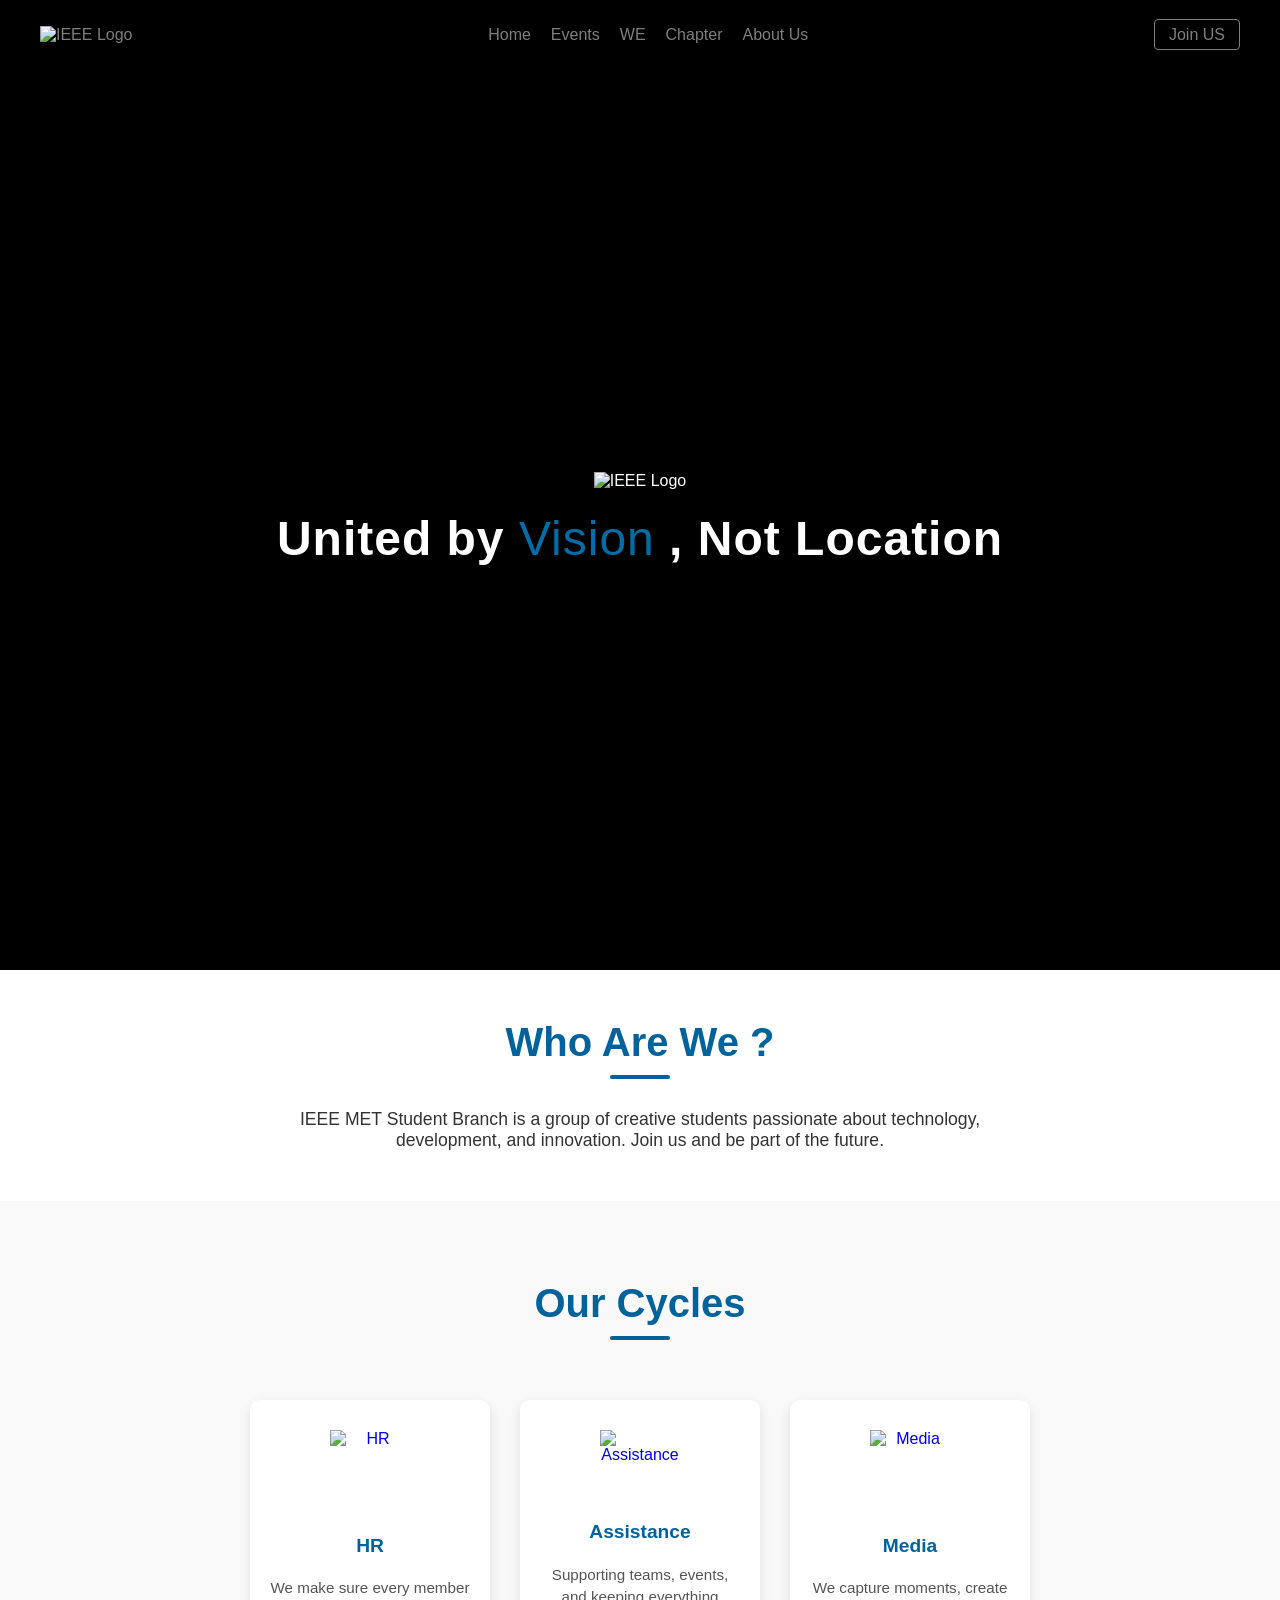
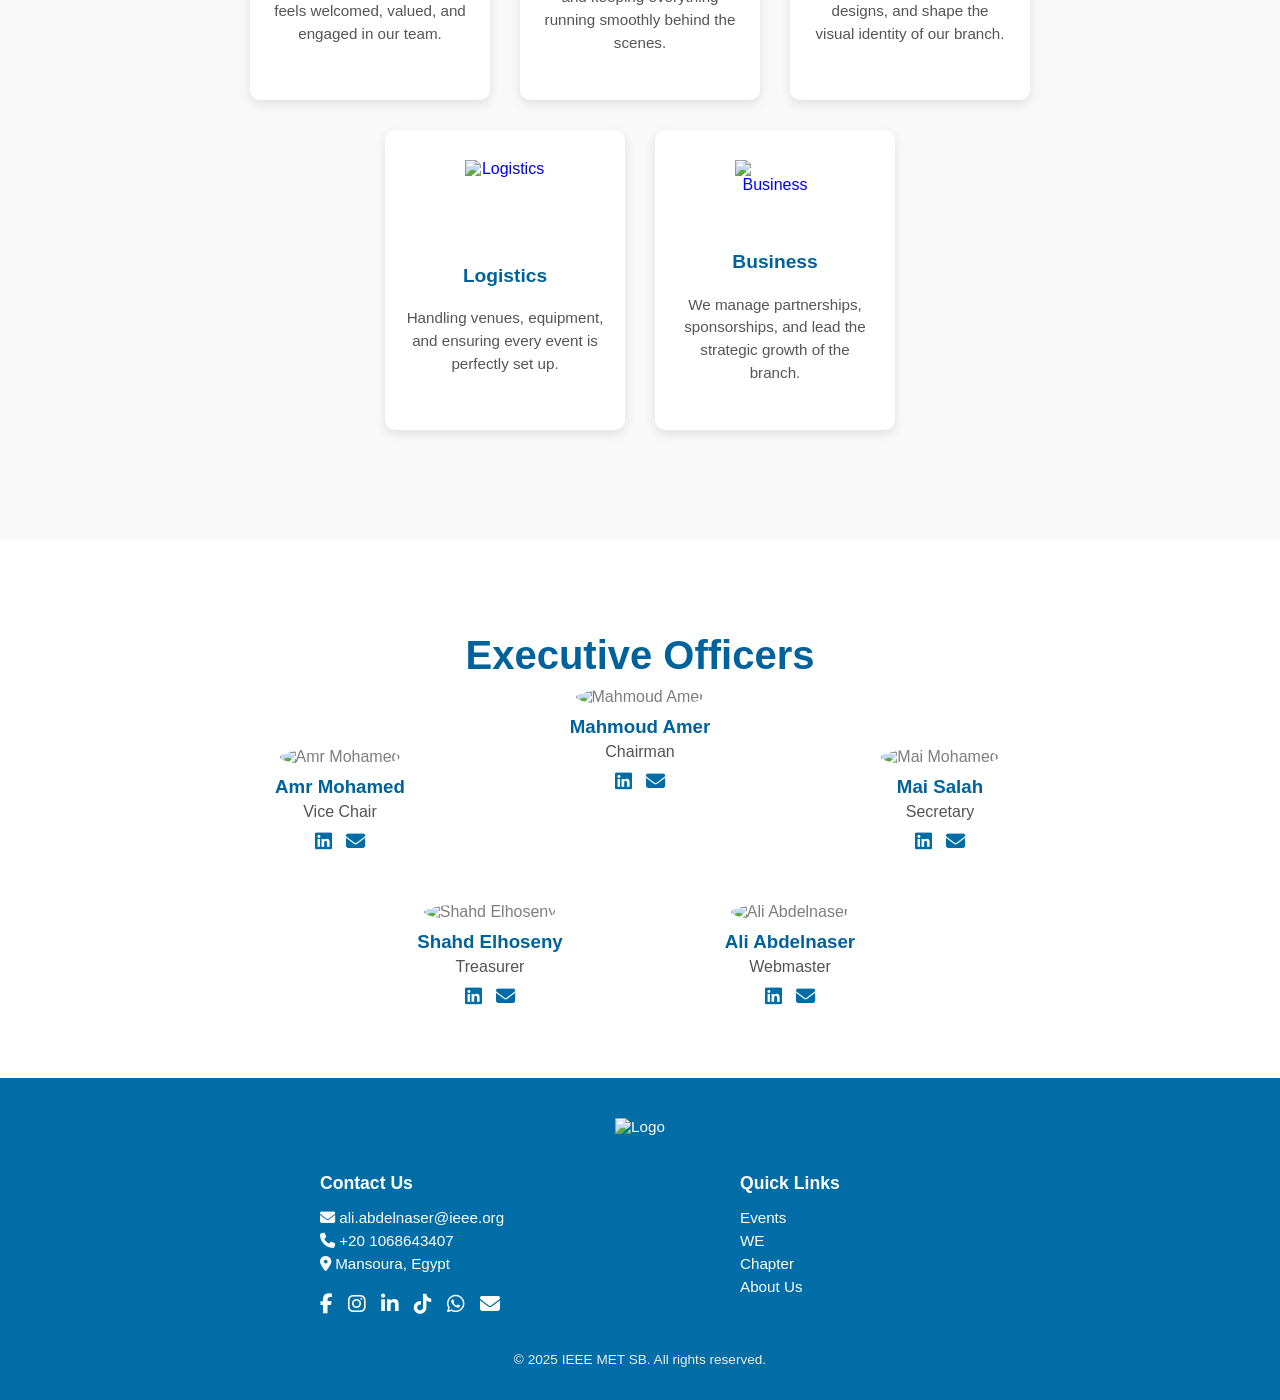
==== commit 5ffdd65f: "Restart Git project" ====
--- a/index.html
+++ b/index.html
@@ -17,19 +17,20 @@
       <div class="logo">
         <img src="img/logo-1.png" alt="IEEE Logo" />
       </div>
+
+      <div class="nav-button">
+        <a href="Pages/Join Us/join-us.html">Join US</a>
+      </div>
+
       <div class="menu-toggle" id="menu-toggle">☰</div>
+
       <ul class="nav-links">
-        <li><a href="#">Home</a></li>
-        <li><a href="#">Events</a></li>
-        <li><a href="#">Blogs</a></li>
-        <li><a href="#">Committees</a></li>
-        <li><a href="#">Chapter</a></li>
-        <li><a href="#">Membership</a></li>
-        <li><a href="#">About Us</a></li>
+        <li><a href="index.html">Home</a></li>
+        <li><a href="Pages/Events/event.html">Events</a></li>
+        <li><a href="Pages/We/we.html">WE</a></li>
+        <li><a href="Pages/Chapter/chapter.html">Chapter</a></li>
+        <li><a href="Pages/About As/about.html">About Us</a></li>
       </ul>
-      <div class="nav-button">
-        <a href="#">Join US</a>
-      </div>
     </nav>
   </header>
 
@@ -37,13 +38,13 @@
   <section class="hero">
     <div class="hero-overlay">
       <img src="img/logo-2.png" alt="IEEE Logo" class="hero-logo" />
-      <!-- <h1>IEEE MET<br><span>Student Branch</span></h1> -->
+      <h1 class="hero-title">United by <span>Vision</span> , Not Location</h1>
+      
     </div>
   </section>
 
   <!-- Content Section -->
   <section class="content">
-    <!-- <img src="img/logo-1.png" alt="Section Image" /> -->
     <div class="content-text">
       <h2 class="section-title">Who Are We ?</h2>
       <hr class="section-underline" />
@@ -77,7 +78,7 @@
           <p>Supporting teams, events, and keeping everything running smoothly behind the scenes.</p>
         </div>
       </a>
-      <a href="#">
+      <a href="Cycle_Page/Media/Media.html">
         <div class="cycle-card">
           <img src="img/media.png" alt="Media" class="cycle-img" />
           <h3>Media</h3>
@@ -102,9 +103,77 @@
     </div>
   </section>
 
+
+  <!-- Executive Officers Section -->
+  <section id="executive-officers" style="background-color: #fff; padding: 60px 20px;">
+    <div class="container">
+      <h2 class="section-titlee">Executive Officers</h2>
+      <div class="officers-grid">
+
+        <!-- Vice Chair -->
+        <div class="officer-card vice">
+          <img src="img/officers/amr.png" alt="Amr Mohamed" class="officer-img">
+          <h3>Amr Mohamed</h3>
+          <p>Vice Chair</p>
+          <div class="links">
+            <a href="https://www.linkedin.com/in/amr-mohamed-0620b6336/" target="_blank"><i
+                class="fab fa-linkedin"></i></a>
+            <a href="mailto:#" target="_blank"><i class="fas fa-envelope"></i></a>
+          </div>
+        </div>
+        <!-- Chairwoman - Always First -->
+        <div class="officer-card chair">
+          <img src="img/officers/amer.png" alt="Mahmoud Amer" class="officer-img">
+          <h3>Mahmoud Amer</h3>
+          <p>Chairman</p>
+          <div class="links">
+            <a href="https://www.linkedin.com/in/mahmoud-amer-5070ab296/" target="_blank"><i
+                class="fab fa-linkedin"></i></a>
+            <a href="mailto:mahmoudassy279@gmail.com" target="_blank"><i class="fas fa-envelope"></i></a>
+          </div>
+        </div>
+        <!-- Secretary -->
+        <div class="officer-card">
+          <img src="img/officers/mai.png" alt="Mai Mohamed" class="officer-img">
+          <h3>Mai Salah</h3>
+          <p>Secretary</p>
+          <div class="links">
+            <a href="https://www.linkedin.com/in/mai-salah-5945b8322/" target="_blank"><i
+                class="fab fa-linkedin"></i></a>
+            <a href="mailto:maisalah24320005@gmail.com" target="_blank"><i class="fas fa-envelope"></i></a>
+          </div>
+        </div>
+        <!-- Treasurer -->
+        <div class="officer-card">
+          <img src="img/officers/shahd.png" alt="Shahd Elhoseny" class="officer-img">
+          <h3>Shahd Elhoseny</h3>
+          <p>Treasurer</p>
+          <div class="links">
+            <a href="https://www.linkedin.com/in/shahd-elhosiny-4672a72a6/" target="_blank"><i
+                class="fab fa-linkedin"></i></a>
+            <a href="mailto:shahdelhosiny21@gmail.com" target="_blank"><i class="fas fa-envelope"></i></a>
+          </div>
+        </div>
+
+
+        <!-- Webmaster -->
+        <div class="officer-card">
+          <img src="img/officers/ali.png" alt="Ali Abdelnaser" class="officer-img">
+          <h3 class="officer-h3">Ali Abdelnaser</h3>
+          <p>Webmaster</p>
+          <div class="links">
+            <a href="https://www.linkedin.com/in/ali-abdelnaser-947230295/" target="_blank"><i
+                class="fab fa-linkedin"></i></a>
+            <a href="mailto:alinaserhema60@gmail.com" target="_blank"><i class="fas fa-envelope"></i></a>
+          </div>
+        </div>
+      </div>
+    </div>
+  </section>
+
   <!-- OUR EVENT -->
 
-  <section class="carousel-events-section">
+  <!-- <section class="carousel-events-section">
     <h2 class="section-title">Our Events</h2>
     <hr class="section-underline" />
 
@@ -134,7 +203,7 @@
       <span class="dot" data-index="1"></span>
       <span class="dot" data-index="2"></span>
     </div>
-  </section>
+  </section> -->
 
 
 
@@ -164,10 +233,12 @@
 
       <div class="footer-column">
         <h3>Quick Links</h3>
-        <a href="#">About Us</a>
-        <a href="#">Events</a>
-        <a href="#">Membership</a>
-        <a href="#">FAQ</a>
+        <a href="Pages/Events/event.html">Events</a>
+        <a href="Pages/We/we.html">WE</a>
+        <a href="Pages/Chapter/chapter.html">Chapter</a>
+        <a href="Pages/About As/about.html">About Us</a>
+        
+
       </div>
     </div>
 
--- a/style.css
+++ b/style.css
@@ -1,7 +1,7 @@
 :root {
   --primary-color: #00629B;
   --background-dark: transparent;
-  --text-color: #ffffff;
+  --text-color: #7e7e7e;
   --accent-color: #006DA6;
   --nav-height: 70px;
   --font-main: 'Segoe UI', Tahoma, Geneva, Verdana, sans-serif;
@@ -24,7 +24,7 @@
   left: 0;
   width: 100%;
   height: 100%;
-  background: url("img/collage.png") center center / cover no-repeat;
+  background: url("img/home.jpg") center center / cover no-repeat;
   background-attachment: fixed;
   z-index: -2;
 }
@@ -84,6 +84,8 @@
   display: flex;
   justify-content: space-between;
   align-items: center;
+  flex-wrap: wrap;
+  gap: 10px;
 }
 
 .logo img {
@@ -104,14 +106,18 @@
   color: var(--text-color);
   font-weight: 500;
   transition: color var(--transition-speed);
-}
-
+  white-space: nowrap;
+}
+.nav-button {
+  order: 3;
+}
 .nav-button a {
   padding: 6px 14px;
   border: 1px solid var(--text-color);
   border-radius: 4px;
   color: var(--text-color);
   text-decoration: none;
+  white-space: nowrap;
   transition: all var(--transition-speed);
 }
 
@@ -128,6 +134,7 @@
   color: var(--text-color);
   cursor: pointer;
   transition: color var(--transition-speed);
+  order: 4;
 }
 
 /* Hero Section */
@@ -146,6 +153,19 @@
 .hero-overlay {
   color: #fff;
   max-width: 800px;
+}
+.hero-title {
+  font-size: 3rem;
+  color: white;
+  text-align: center;
+  font-weight: bold;
+  letter-spacing: 1px;
+  text-shadow: 2px 2px 8px #000;
+}
+
+.hero-title span {
+  color: var(--accent-color);/* لون الدم */
+  font-weight: bold;
 }
 
 .hero-logo {
@@ -296,10 +316,12 @@
 }
 
 .cycles-grid {
-  display: grid;
-  grid-template-columns: repeat(auto-fit, minmax(180px, 1fr));
+  display: flex;
+  flex-wrap: wrap;
   gap: 30px;
-  max-width: 1000px;
+  justify-content: center;
+  padding: 30px 0;
+  max-width: 900px;
   margin: 0 auto;
 }
 
@@ -312,6 +334,8 @@
   display: flex;
   flex-direction: column;
   align-items: center;
+  width: 200px;
+  height: 240px;
 }
 
 .cycle-card:hover {
@@ -340,6 +364,141 @@
 a{
   text-decoration: none;
 }
+
+
+
+
+
+
+
+
+ /* Executive Officers Section  */
+
+#executive-officers {
+    text-align: center;
+  }
+
+  .section-titlee {
+  font-size: 2.5rem;
+  color: var(--primary-color);
+  font-weight: bold;
+  text-align: center;
+  margin-bottom: 60px;
+  }
+
+  .officers-grid {
+    display: flex;           
+    flex-wrap: wrap;        
+    gap: 30px;
+    justify-content: center;
+    max-width: 900px;
+    margin: 0 auto;
+  }
+  
+  .officer-card {
+    background: transparent;
+    padding: 10px;
+    text-align: center;
+    max-width: 250px;
+    position: relative;flex: 0 0 250px; 
+  }
+
+  .officer-card.chair {
+    order: -10;
+    transform: translateY(-60px);
+  }
+  .officer-card.vice {
+    order: -11
+  }
+  /* .image-wrapper {
+    background: linear-gradient(to top left, #0066cc, #3399ff);
+    border-radius: 20px;
+    padding: 10px;
+    margin-bottom: 15px;
+  } */
+
+  .officer-img {
+    width: 300px;
+    height: 300px;
+    border-radius: 50%;
+  }
+
+  .officer-card h3 {
+    margin: 10px 0 5px;
+    color: #00629b;
+  }
+
+  .officer-card p {
+    margin: 0 0 10px;
+    color: #535353;
+    
+  }
+
+  .links a {
+    margin: 0 5px;
+    font-size: 1.2rem;
+    color: #016DA6;
+  }
+@media (max-width: 1024px) and (min-width: 768px) {
+  .officers-grid {
+    grid-template-columns: repeat(3, 1fr);
+    gap: 25px;
+  }
+
+  .officer-card.chair {
+    order: -2;
+    transform: none;
+  }
+  
+  .officer-card.vice {
+    order: -1;
+    transform: none;
+  }
+
+  .officer-card {
+    max-width: 200px;
+  }
+}
+
+/* Mobile - أقل من 767px */
+@media (max-width: 767px) {
+  .officers-grid {
+    display: grid;
+    grid-template-columns: repeat(2, 1fr);
+    justify-items: center;
+    gap: 20px;
+  }
+
+  .officer-card.chair {
+    order: -2;
+    transform: none;
+  }
+  
+  .officer-card.vice {
+    order: -1;
+    transform: none;
+  }
+
+  .officer-card {
+    max-width: 100%;
+  }
+
+  .officer-img {
+    width: 170px;
+    height: 170px;
+  }
+
+  /* آخر عنصر يأخذ العمودين ويتوسط */
+  .officer-card:last-child {
+    grid-column: 1 / -1;
+    justify-self: center;
+  }
+}
+
+
+
+
+
 
 /* OUR EVENT */
 .carousel-events-section {
@@ -483,7 +642,7 @@
 
 /* Responsive */
 @media (max-width: 768px) {
-  .nav-links {
+.nav-links {
     display: none;
     flex-direction: column;
     background-color: transparent;
@@ -501,11 +660,28 @@
   header.scrolled .nav-links {
     background-color: #fff;
   }
-
+ .navbar {
+    flex-wrap: nowrap;
+    gap: 10px;
+    align-items: center;
+  }
+
+  .logo {
+    order: 1;
+  }
+
+  .nav-button {
+    order: 2;
+    margin-left: auto;
+  }
+
+  .menu-toggle {
+    order: 3;
+  }
   .nav-links.show {
     display: flex;
   }
-
+  
   .nav-links li {
     text-align: center;
     margin: 10px 0;
@@ -517,12 +693,8 @@
 
   .menu-toggle {
     display: block;
-  }
-
-  .nav-button {
-    display: none;
-  }
-
+    order: 3;
+  }
   .hero h1 {
     font-size: 2rem;
   }
